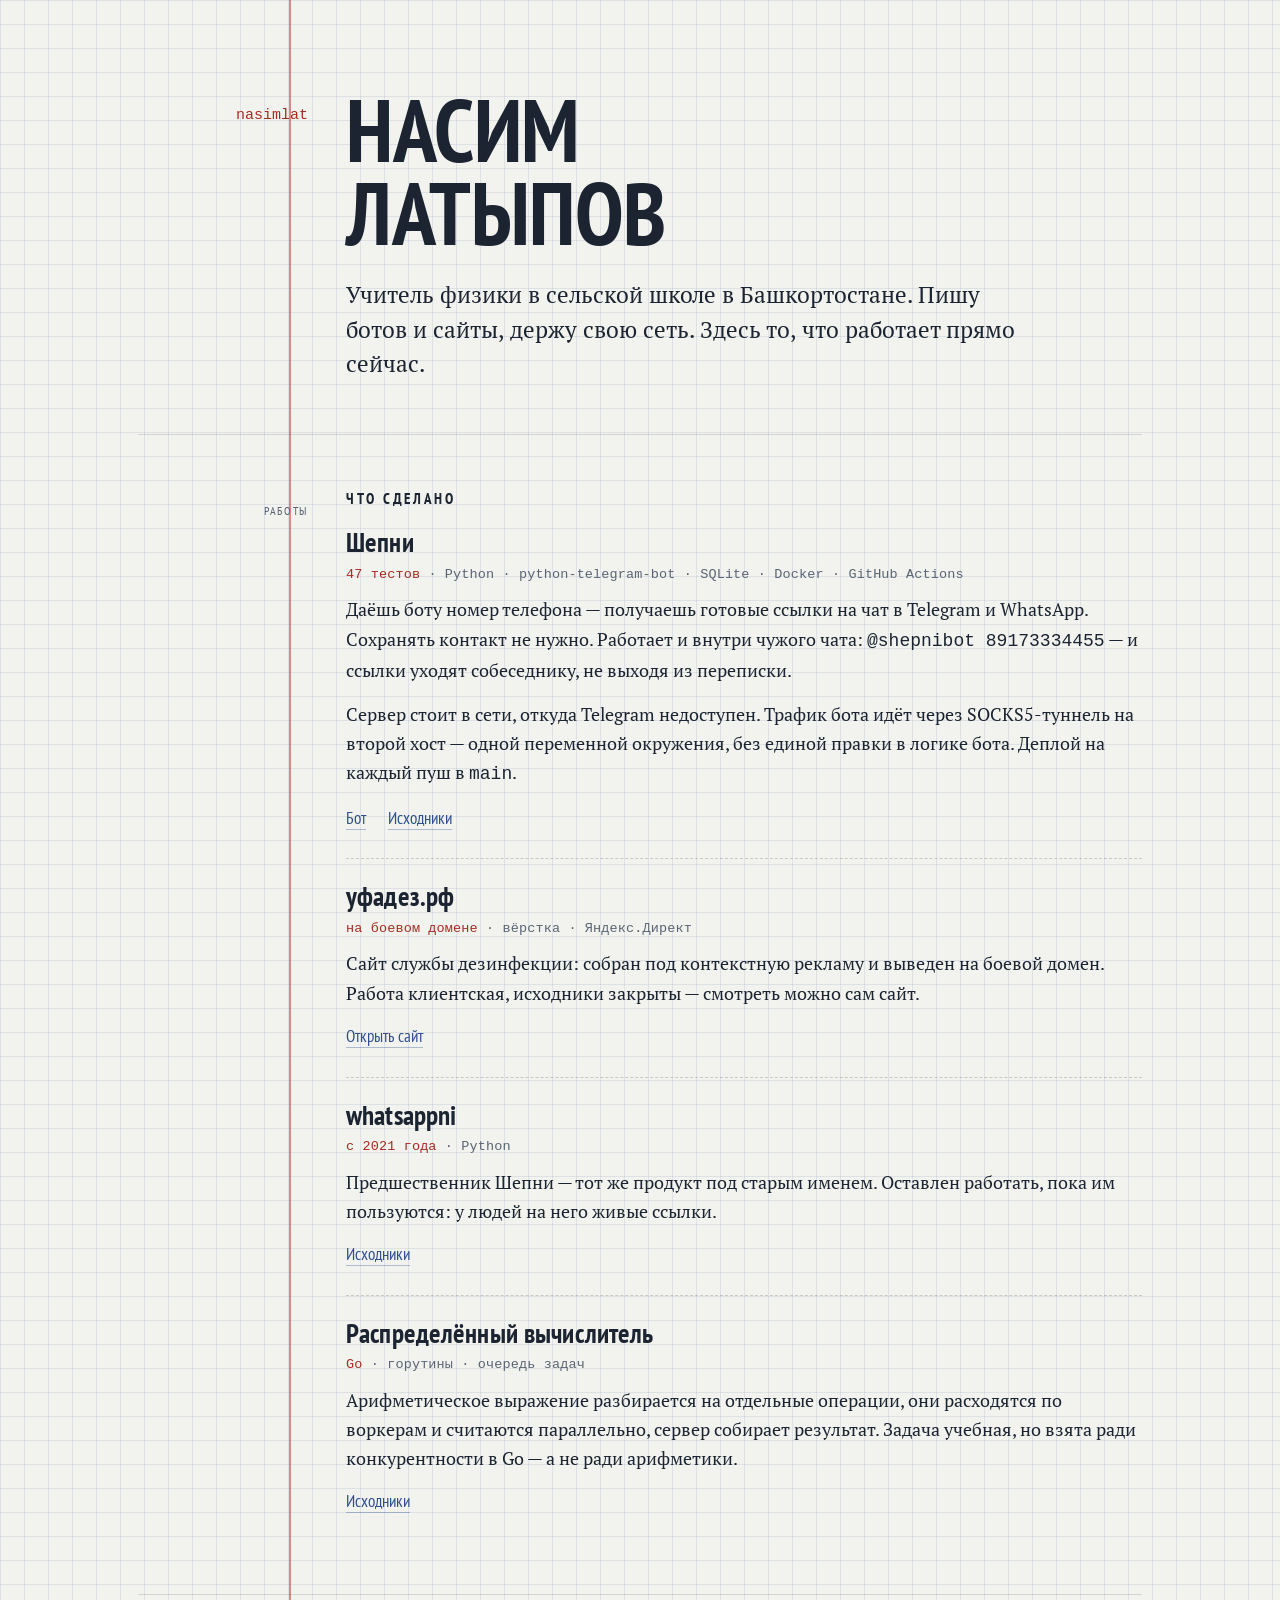
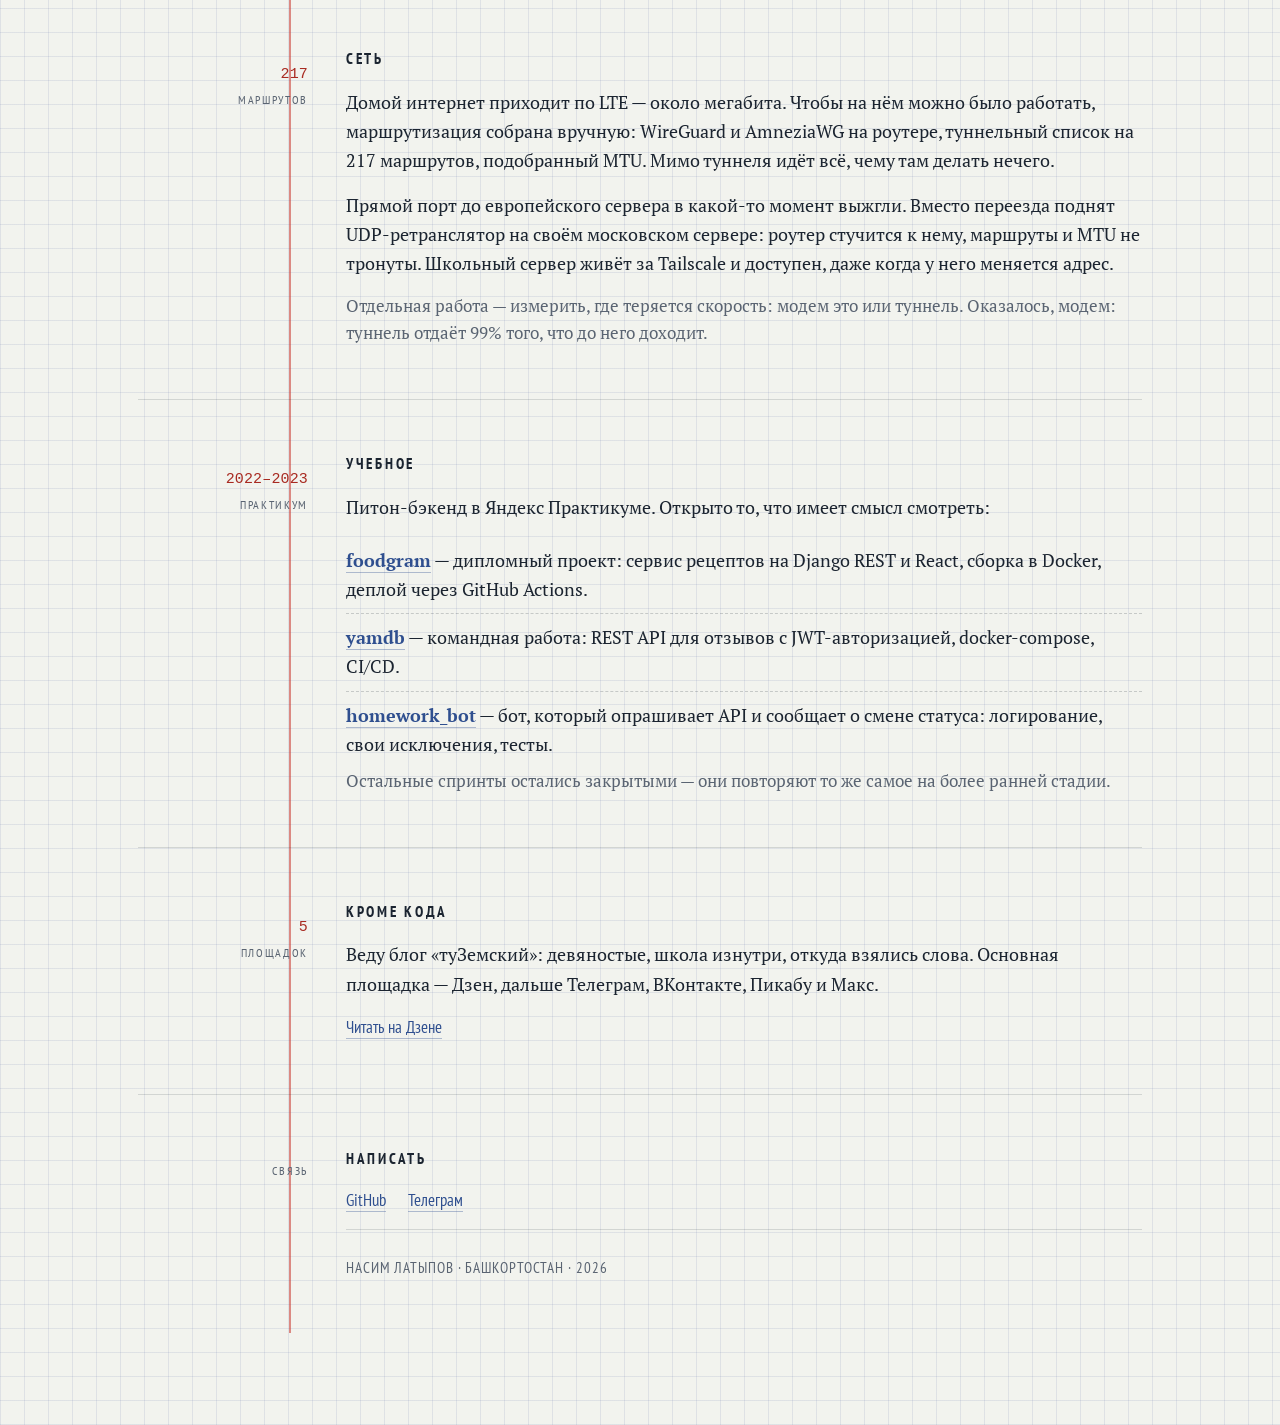
==== index.html @ 6c74ffa5 "Replace default Pages boilerplate with the portfolio page Single static index.html, no Jekyll: works" ====
<!DOCTYPE html>
<html lang="ru">
<head>
<meta charset="utf-8">
<meta name="viewport" content="width=device-width, initial-scale=1">
<title>Насим Латыпов — боты, сайты, сети</title>
<meta name="description" content="Учитель физики в сельской школе в Башкортостане. Телеграм-боты, сайты, своя маршрутизация. Работы, исходники, измерения.">
<meta property="og:title" content="Насим Латыпов — боты, сайты, сети">
<meta property="og:description" content="Учитель физики в сельской школе. Пишу ботов и сайты, держу свою сеть. Здесь то, что работает прямо сейчас.">
<meta property="og:type" content="website">
<meta property="og:url" content="https://nasimlat.github.io/">
<link rel="preconnect" href="https://fonts.googleapis.com">
<link rel="preconnect" href="https://fonts.gstatic.com" crossorigin>
<link href="https://fonts.googleapis.com/css2?family=PT+Mono&family=PT+Sans+Narrow:wght@400;700&family=PT+Serif:ital,wght@0,400;0,700;1,400&display=swap" rel="stylesheet">
<style>
  :root{
    --paper:#F2F3EE;
    --grid:rgba(120,133,180,.16);
    --ink:#1B2430;
    --ink-soft:#5A6472;
    --pen:#A82A21;
    --pen-bright:#C8342B;
    --link:#2F4F8F;
    --gutter:170px;
    --gap:38px;
  }
  *{box-sizing:border-box}
  html{-webkit-text-size-adjust:100%}
  body{
    margin:0;
    background-color:var(--paper);
    background-image:
      repeating-linear-gradient(to right, var(--grid) 0 1px, transparent 1px 24px),
      repeating-linear-gradient(to bottom, var(--grid) 0 1px, transparent 1px 24px);
    color:var(--ink);
    font-family:"PT Serif",Georgia,"Times New Roman",serif;
    font-size:18px;
    line-height:1.62;
  }
  a{color:var(--link);text-decoration:none;border-bottom:1px solid rgba(47,79,143,.35)}
  a:hover{border-bottom-color:var(--link)}
  a:focus-visible{outline:2px solid var(--pen-bright);outline-offset:3px;border-radius:2px}

  .page{max-width:1060px;margin:0 auto;padding:0 28px 96px}

  /* ——— поле тетради: непрерывная красная линия сверху донизу ——— */
  .sheet{position:relative}
  .sheet::before{
    content:"";position:absolute;top:0;bottom:0;left:calc(var(--gutter) - var(--gap)/2);
    width:2px;background:var(--pen-bright);opacity:.55;
    transform:scaleY(0);transform-origin:top;
    animation:rule 900ms cubic-bezier(.22,.61,.36,1) forwards;
  }
  @keyframes rule{to{transform:scaleY(1)}}

  .band{
    display:grid;grid-template-columns:var(--gutter) 1fr;gap:var(--gap);
    padding:52px 0;border-top:1px solid rgba(27,36,48,.14);
    opacity:0;transform:translateY(14px);
    animation:rise 620ms cubic-bezier(.22,.61,.36,1) forwards;
  }
  .band:first-child{border-top:0}
  .band:nth-child(1){animation-delay:120ms}
  .band:nth-child(2){animation-delay:220ms}
  .band:nth-child(3){animation-delay:300ms}
  .band:nth-child(4){animation-delay:360ms}
  .band:nth-child(5){animation-delay:410ms}
  .band:nth-child(6){animation-delay:450ms}
  @keyframes rise{to{opacity:1;transform:none}}

  /* ——— левая колонка: измерение, красным, как пометка на полях ——— */
  .mark{text-align:right;padding-top:.55em}
  .mark__value{
    font-family:"PT Mono",ui-monospace,"Courier New",monospace;
    font-size:15px;line-height:1.35;color:var(--pen);
    letter-spacing:.01em;
  }
  .mark__label{
    display:block;margin-top:.35em;
    font-family:"PT Sans Narrow","Arial Narrow",Arial,sans-serif;
    font-size:12px;letter-spacing:.14em;text-transform:uppercase;
    color:var(--ink-soft);
  }

  /* ——— шапка ——— */
  .band--head{padding-top:88px}
  .handle{
    font-family:"PT Mono",ui-monospace,monospace;font-size:15px;color:var(--pen);
  }
  h1{
    margin:0 0 .28em;
    font-family:"PT Sans Narrow","Arial Narrow",Arial,sans-serif;
    font-weight:700;font-size:clamp(46px,9vw,88px);line-height:.94;
    letter-spacing:-.005em;text-transform:uppercase;
  }
  .lead{margin:0;font-size:clamp(19px,2.4vw,23px);line-height:1.5;max-width:30em}
  .lead em{font-style:italic;color:var(--ink-soft)}

  h2{
    margin:0 0 1.1em;
    font-family:"PT Sans Narrow","Arial Narrow",Arial,sans-serif;
    font-weight:700;font-size:15px;letter-spacing:.18em;text-transform:uppercase;
    color:var(--ink);
  }
  h3{
    margin:0 0 .22em;
    font-family:"PT Sans Narrow","Arial Narrow",Arial,sans-serif;
    font-weight:700;font-size:27px;line-height:1.14;letter-spacing:.005em;
  }
  h3 a{border-bottom:0;color:var(--ink)}
  h3 a:hover{color:var(--pen)}
  p{margin:0 0 .85em}
  p:last-child{margin-bottom:0}

  /* ——— работы ——— */
  .work{padding:22px 0 26px;border-top:1px dashed rgba(27,36,48,.2)}
  .work:first-of-type{padding-top:0;border-top:0}
  .work__meta{
    margin:.1em 0 .7em;
    font-family:"PT Mono",ui-monospace,monospace;font-size:13.5px;
    color:var(--ink-soft);letter-spacing:.01em;
  }
  .work__reading{color:var(--pen)}
  .work__links{margin-top:.7em;font-family:"PT Sans Narrow","Arial Narrow",Arial,sans-serif;font-size:17px}
  .work__links a{margin-right:1.3em}

  .note{color:var(--ink-soft);font-size:16.5px}
  .list{margin:0;padding:0;list-style:none}
  .list li{padding:.5em 0;border-top:1px dashed rgba(27,36,48,.2)}
  .list li:first-child{border-top:0}
  .list b{font-weight:700}

  footer{
    margin-top:14px;padding-top:26px;border-top:1px solid rgba(27,36,48,.14);
    font-family:"PT Sans Narrow","Arial Narrow",Arial,sans-serif;
    font-size:15px;letter-spacing:.06em;text-transform:uppercase;color:var(--ink-soft);
  }

  @media (max-width:760px){
    body{font-size:17px}
    .page{padding:0 20px 64px}
    .sheet::before{display:none}
    .band{grid-template-columns:1fr;gap:14px;padding:38px 0}
    .band--head{padding-top:52px}
    .mark{text-align:left;padding-top:0}
    .mark__value{display:inline}
    .mark__label{display:inline;margin-left:.7em}
  }
  @media (prefers-reduced-motion:reduce){
    .band,.sheet::before{animation:none;opacity:1;transform:none}
  }
</style>
</head>
<body>
<main class="page">
<div class="sheet">

  <section class="band band--head">
    <div class="mark"><span class="handle">nasimlat</span></div>
    <div>
      <h1>Насим<br>Латыпов</h1>
      <p class="lead">Учитель физики в сельской школе в Башкортостане. Пишу ботов и сайты, держу свою сеть. Здесь то, что работает прямо сейчас.</p>
    </div>
  </section>

  <section class="band">
    <div class="mark">
      <span class="mark__label">Работы</span>
    </div>
    <div>
      <h2>Что сделано</h2>

      <article class="work">
        <h3><a href="https://t.me/shepnibot">Шепни</a></h3>
        <p class="work__meta"><span class="work__reading">47 тестов</span> · Python · python-telegram-bot · SQLite · Docker · GitHub Actions</p>
        <p>Даёшь боту номер телефона — получаешь готовые ссылки на чат в Telegram и WhatsApp. Сохранять контакт не нужно. Работает и внутри чужого чата: <code>@shepnibot 89173334455</code> — и ссылки уходят собеседнику, не выходя из переписки.</p>
        <p>Сервер стоит в сети, откуда Telegram недоступен. Трафик бота идёт через SOCKS5-туннель на второй хост — одной переменной окружения, без единой правки в логике бота. Деплой на каждый пуш в <code>main</code>.</p>
        <p class="work__links"><a href="https://t.me/shepnibot">Бот</a><a href="https://github.com/nasimlat/Shepnibot">Исходники</a></p>
      </article>

      <article class="work">
        <h3><a href="https://уфадез.рф/">уфадез.рф</a></h3>
        <p class="work__meta"><span class="work__reading">на боевом домене</span> · вёрстка · Яндекс.Директ</p>
        <p>Сайт службы дезинфекции: собран под контекстную рекламу и выведен на боевой домен. Работа клиентская, исходники закрыты — смотреть можно сам сайт.</p>
        <p class="work__links"><a href="https://уфадез.рф/">Открыть сайт</a></p>
      </article>

      <article class="work">
        <h3><a href="https://github.com/nasimlat/whatsappni">whatsappni</a></h3>
        <p class="work__meta"><span class="work__reading">с 2021 года</span> · Python</p>
        <p>Предшественник Шепни — тот же продукт под старым именем. Оставлен работать, пока им пользуются: у людей на него живые ссылки.</p>
        <p class="work__links"><a href="https://github.com/nasimlat/whatsappni">Исходники</a></p>
      </article>

      <article class="work">
        <h3><a href="https://github.com/nasimlat/distrib_calc">Распределённый вычислитель</a></h3>
        <p class="work__meta"><span class="work__reading">Go</span> · горутины · очередь задач</p>
        <p>Арифметическое выражение разбирается на отдельные операции, они расходятся по воркерам и считаются параллельно, сервер собирает результат. Задача учебная, но взята ради конкурентности в Go — а не ради арифметики.</p>
        <p class="work__links"><a href="https://github.com/nasimlat/distrib_calc">Исходники</a></p>
      </article>
    </div>
  </section>

  <section class="band">
    <div class="mark">
      <span class="mark__value">217</span>
      <span class="mark__label">маршрутов</span>
    </div>
    <div>
      <h2>Сеть</h2>
      <p>Домой интернет приходит по LTE — около мегабита. Чтобы на нём можно было работать, маршрутизация собрана вручную: WireGuard и AmneziaWG на роутере, туннельный список на 217 маршрутов, подобранный MTU. Мимо туннеля идёт всё, чему там делать нечего.</p>
      <p>Прямой порт до европейского сервера в какой-то момент выжгли. Вместо переезда поднят UDP-ретранслятор на своём московском сервере: роутер стучится к нему, маршруты и MTU не тронуты. Школьный сервер живёт за Tailscale и доступен, даже когда у него меняется адрес.</p>
      <p class="note">Отдельная работа — измерить, где теряется скорость: модем это или туннель. Оказалось, модем: туннель отдаёт 99% того, что до него доходит.</p>
    </div>
  </section>

  <section class="band">
    <div class="mark">
      <span class="mark__value">2022–2023</span>
      <span class="mark__label">Практикум</span>
    </div>
    <div>
      <h2>Учебное</h2>
      <p>Питон-бэкенд в Яндекс Практикуме. Открыто то, что имеет смысл смотреть:</p>
      <ul class="list">
        <li><b><a href="https://github.com/nasimlat/foodgram-project-react">foodgram</a></b> — дипломный проект: сервис рецептов на Django REST и React, сборка в Docker, деплой через GitHub Actions.</li>
        <li><b><a href="https://github.com/nasimlat/yamdb_final">yamdb</a></b> — командная работа: REST API для отзывов с JWT-авторизацией, docker-compose, CI/CD.</li>
        <li><b><a href="https://github.com/nasimlat/homework_bot">homework_bot</a></b> — бот, который опрашивает API и сообщает о смене статуса: логирование, свои исключения, тесты.</li>
      </ul>
      <p class="note">Остальные спринты остались закрытыми — они повторяют то же самое на более ранней стадии.</p>
    </div>
  </section>

  <section class="band">
    <div class="mark">
      <span class="mark__value">5</span>
      <span class="mark__label">площадок</span>
    </div>
    <div>
      <h2>Кроме кода</h2>
      <p>Веду блог «туЗемский»: девяностые, школа изнутри, откуда взялись слова. Основная площадка — Дзен, дальше Телеграм, ВКонтакте, Пикабу и Макс.</p>
      <p class="work__links"><a href="https://dzen.ru/tuzemsky">Читать на Дзене</a></p>
    </div>
  </section>

  <section class="band">
    <div class="mark">
      <span class="mark__label">Связь</span>
    </div>
    <div>
      <h2>Написать</h2>
      <p class="work__links"><a href="https://github.com/nasimlat">GitHub</a><a href="https://t.me/shepnibot">Телеграм</a></p>
      <footer>Насим Латыпов · Башкортостан · 2026</footer>
    </div>
  </section>

</div>
</main>
</body>
</html>
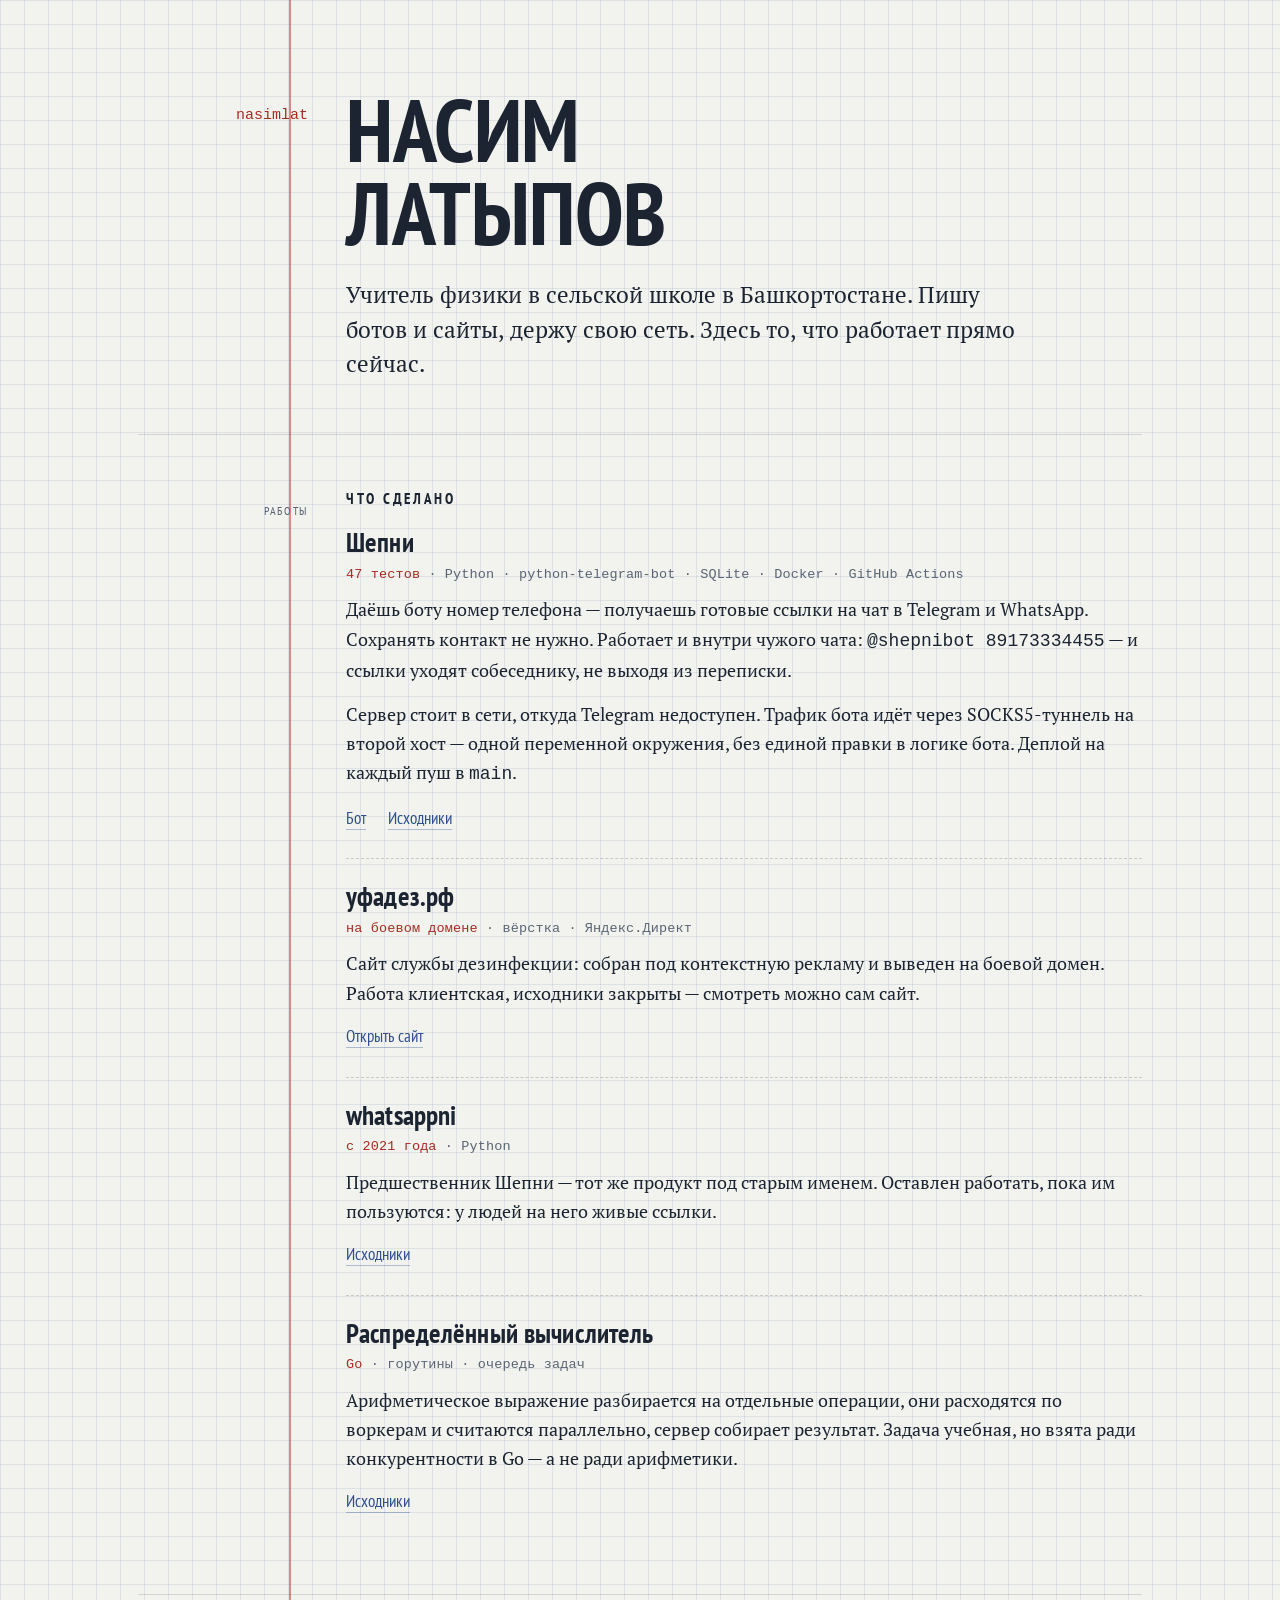
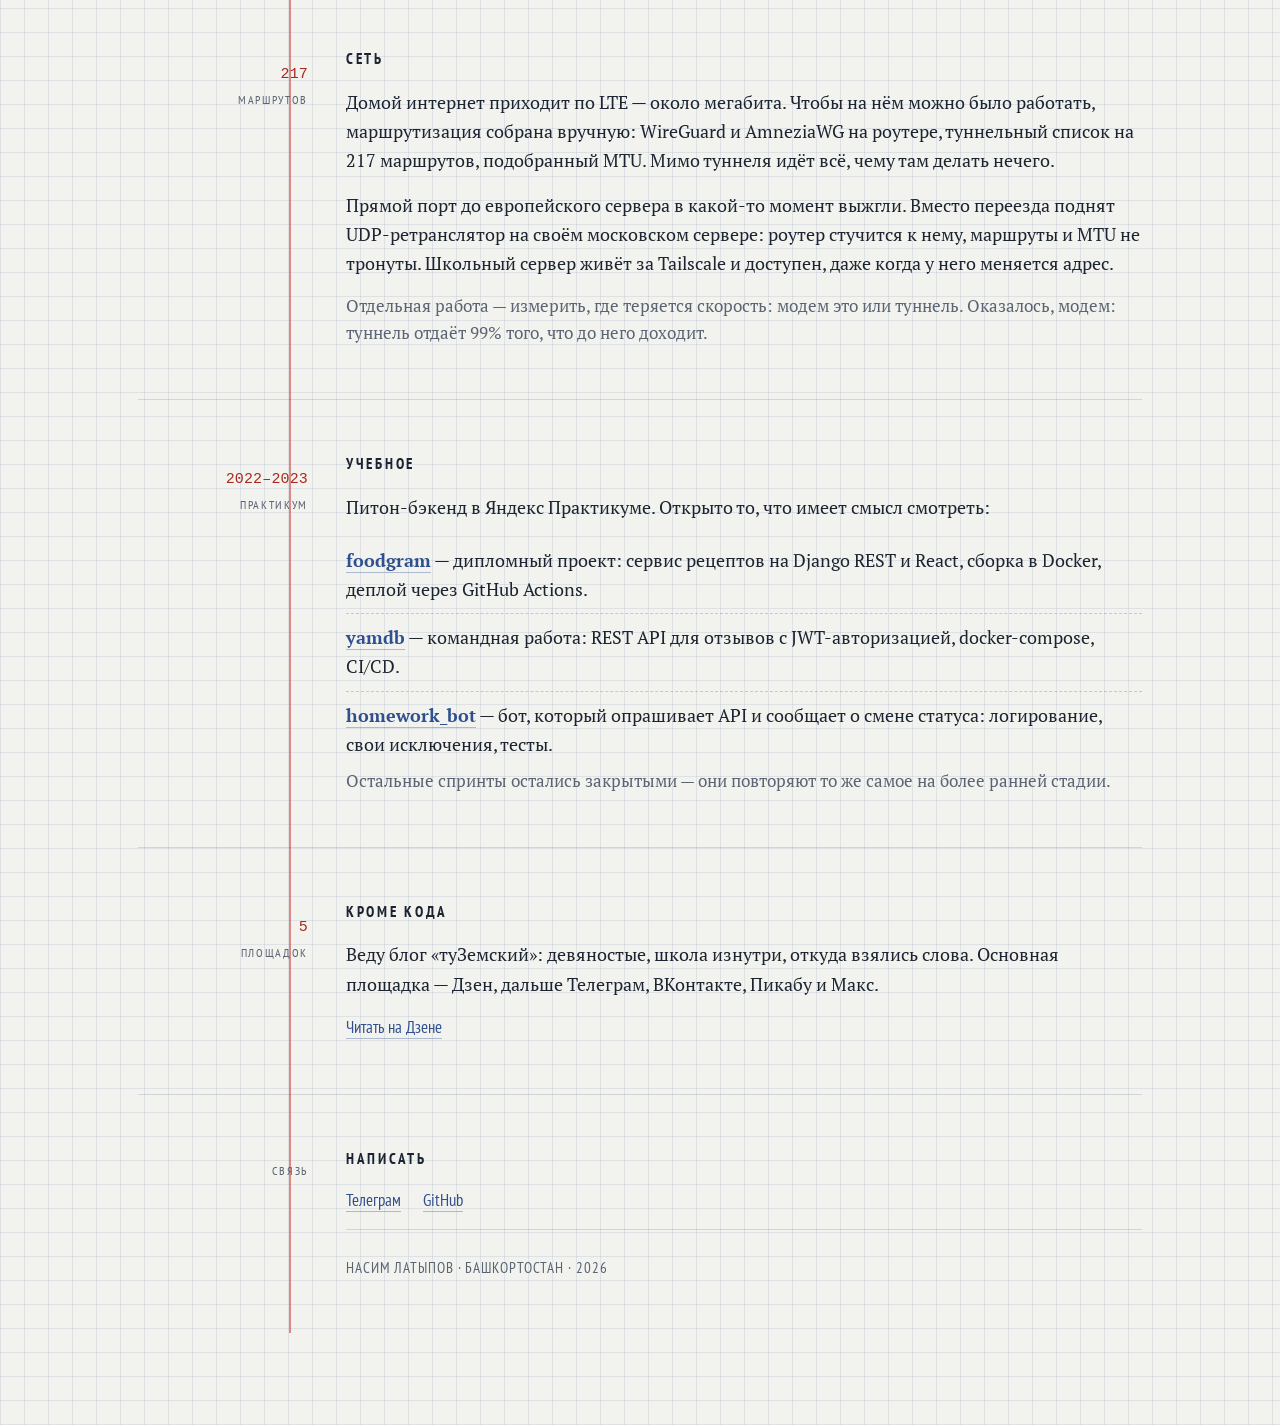
==== commit e744220f: "Point the contact link at the personal Telegram handle The bot was standing in for a contact; @nasim" ====
--- a/index.html
+++ b/index.html
@@ -249,7 +249,7 @@
     </div>
     <div>
       <h2>Написать</h2>
-      <p class="work__links"><a href="https://github.com/nasimlat">GitHub</a><a href="https://t.me/shepnibot">Телеграм</a></p>
+      <p class="work__links"><a href="https://t.me/nasimlat">Телеграм</a><a href="https://github.com/nasimlat">GitHub</a></p>
       <footer>Насим Латыпов · Башкортостан · 2026</footer>
     </div>
   </section>
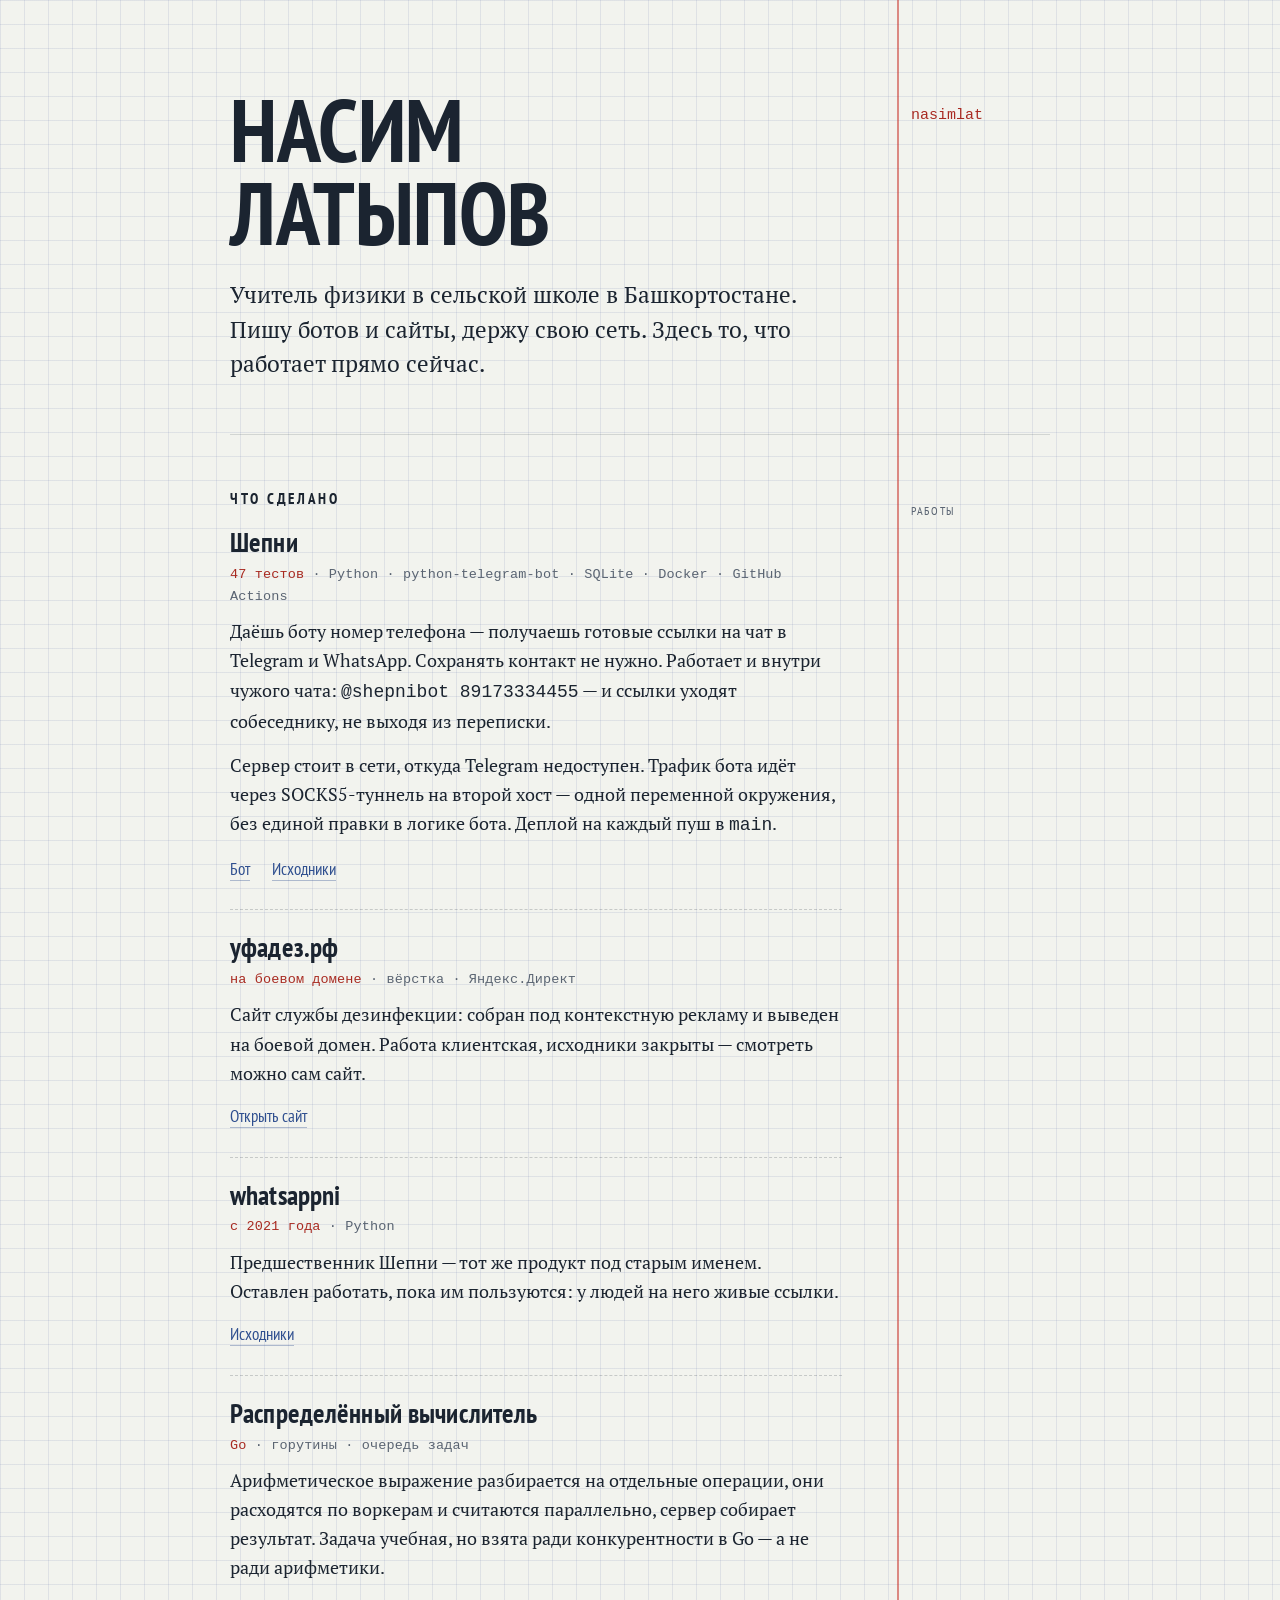
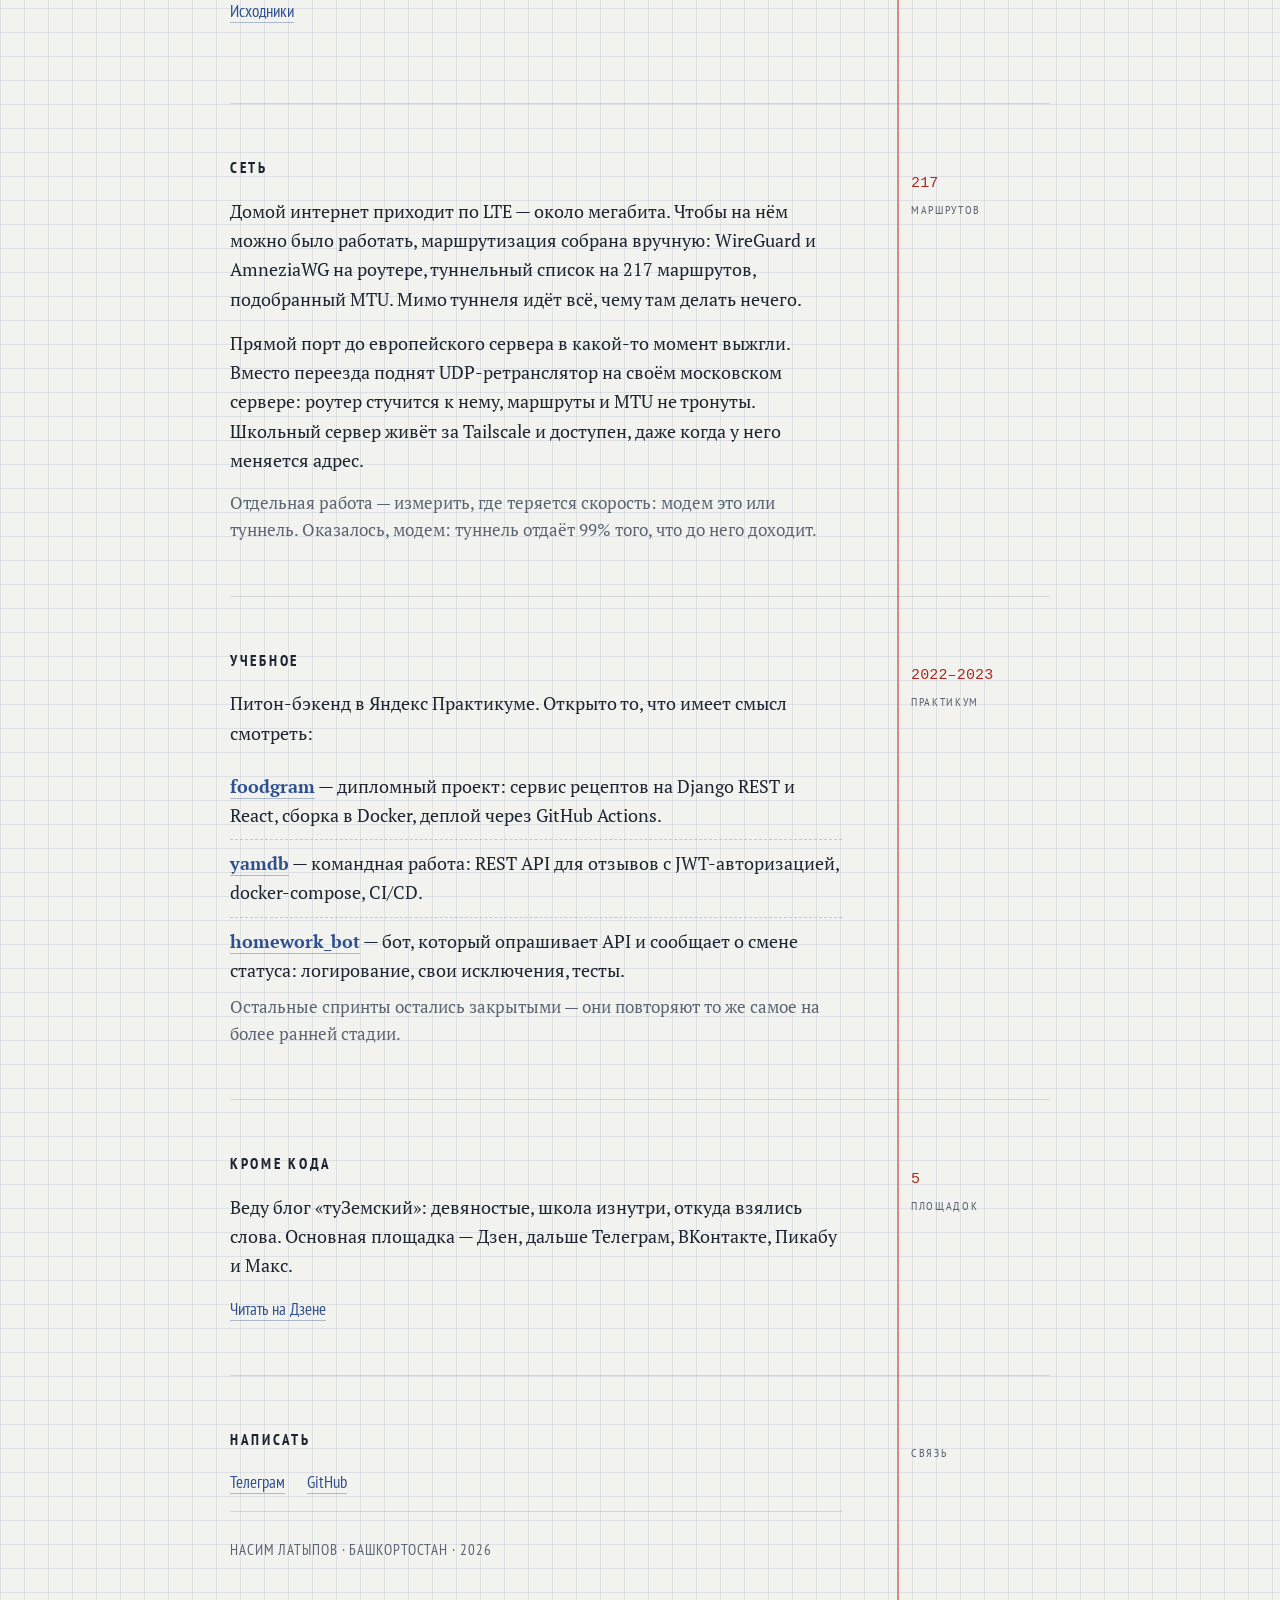
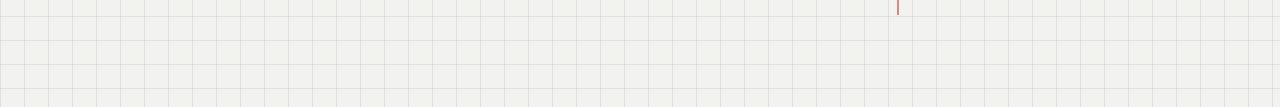
==== commit f12893d3: "Move the margin rule to the right and tighten the page width Пометки-измерения уезжают за красную ли" ====
--- a/index.html
+++ b/index.html
@@ -9,6 +9,10 @@
 <meta property="og:description" content="Учитель физики в сельской школе. Пишу ботов и сайты, держу свою сеть. Здесь то, что работает прямо сейчас.">
 <meta property="og:type" content="website">
 <meta property="og:url" content="https://nasimlat.github.io/">
+<link rel="icon" href="/favicon.svg" type="image/svg+xml">
+<link rel="icon" href="/favicon.ico" sizes="48x48">
+<link rel="apple-touch-icon" href="/apple-touch-icon.png">
+<meta name="theme-color" content="#F2F3EE">
 <link rel="preconnect" href="https://fonts.googleapis.com">
 <link rel="preconnect" href="https://fonts.gstatic.com" crossorigin>
 <link href="https://fonts.googleapis.com/css2?family=PT+Mono&family=PT+Sans+Narrow:wght@400;700&family=PT+Serif:ital,wght@0,400;0,700;1,400&display=swap" rel="stylesheet">
@@ -41,12 +45,13 @@
   a:hover{border-bottom-color:var(--link)}
   a:focus-visible{outline:2px solid var(--pen-bright);outline-offset:3px;border-radius:2px}
 
-  .page{max-width:1060px;margin:0 auto;padding:0 28px 96px}
+  /* ширина под композицию «текст + поля»: 34em текста + gap + поля */
+  .page{max-width:876px;margin:0 auto;padding:0 28px 96px}
 
   /* ——— поле тетради: непрерывная красная линия сверху донизу ——— */
   .sheet{position:relative}
   .sheet::before{
-    content:"";position:absolute;top:0;bottom:0;left:calc(var(--gutter) - var(--gap)/2);
+    content:"";position:absolute;top:0;bottom:0;right:calc(var(--gutter) - var(--gap)/2);
     width:2px;background:var(--pen-bright);opacity:.55;
     transform:scaleY(0);transform-origin:top;
     animation:rule 900ms cubic-bezier(.22,.61,.36,1) forwards;
@@ -54,7 +59,7 @@
   @keyframes rule{to{transform:scaleY(1)}}
 
   .band{
-    display:grid;grid-template-columns:var(--gutter) 1fr;gap:var(--gap);
+    display:grid;grid-template-columns:1fr var(--gutter);gap:var(--gap);
     padding:52px 0;border-top:1px solid rgba(27,36,48,.14);
     opacity:0;transform:translateY(14px);
     animation:rise 620ms cubic-bezier(.22,.61,.36,1) forwards;
@@ -68,8 +73,9 @@
   .band:nth-child(6){animation-delay:450ms}
   @keyframes rise{to{opacity:1;transform:none}}
 
-  /* ——— левая колонка: измерение, красным, как пометка на полях ——— */
-  .mark{text-align:right;padding-top:.55em}
+  /* ——— поля справа: измерение, красным, как пометка учителя ——— */
+  /* в разметке пометка идёт первой, на экране уезжает за линию поля */
+  .mark{order:2;text-align:left;padding-top:.55em;padding-left:calc(var(--gap)/2 + 12px)}
   .mark__value{
     font-family:"PT Mono",ui-monospace,"Courier New",monospace;
     font-size:15px;line-height:1.35;color:var(--pen);
@@ -142,7 +148,7 @@
     .sheet::before{display:none}
     .band{grid-template-columns:1fr;gap:14px;padding:38px 0}
     .band--head{padding-top:52px}
-    .mark{text-align:left;padding-top:0}
+    .mark{order:0;text-align:left;padding-top:0;padding-left:0}
     .mark__value{display:inline}
     .mark__label{display:inline;margin-left:.7em}
   }
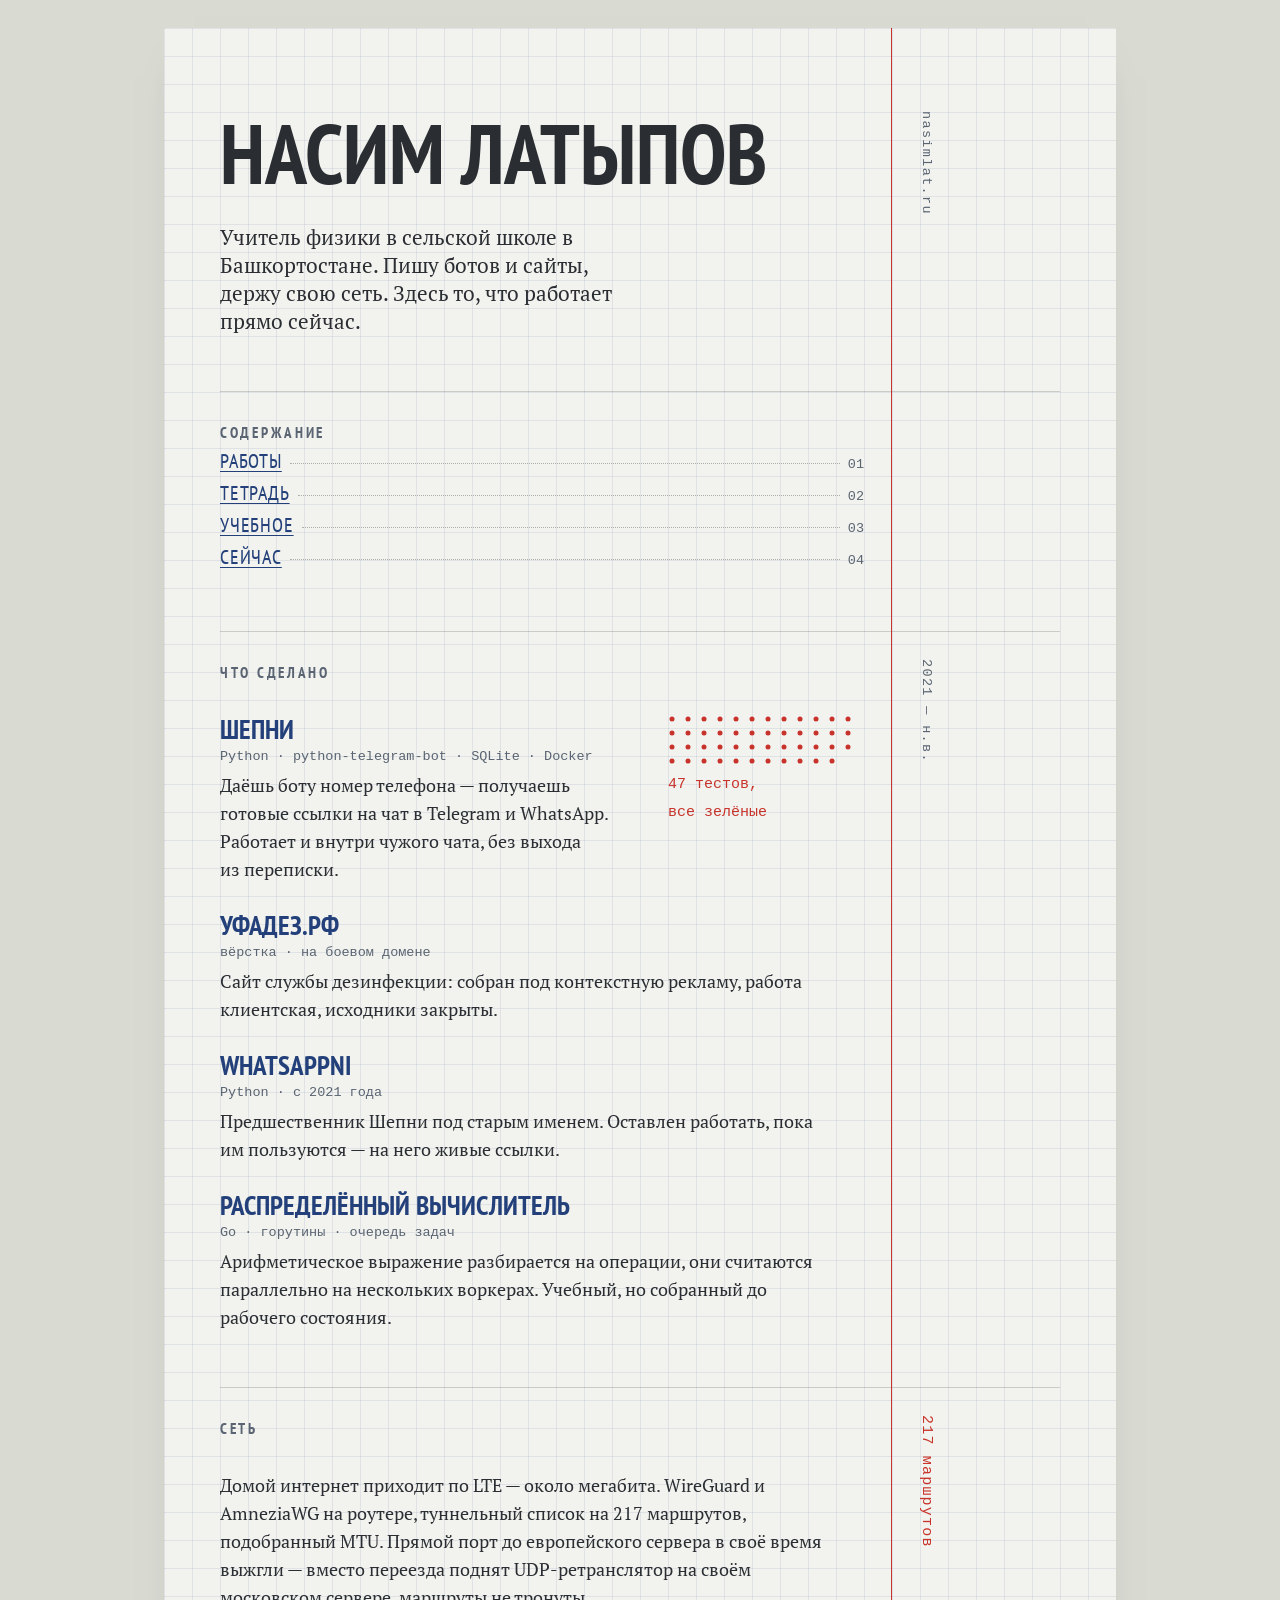
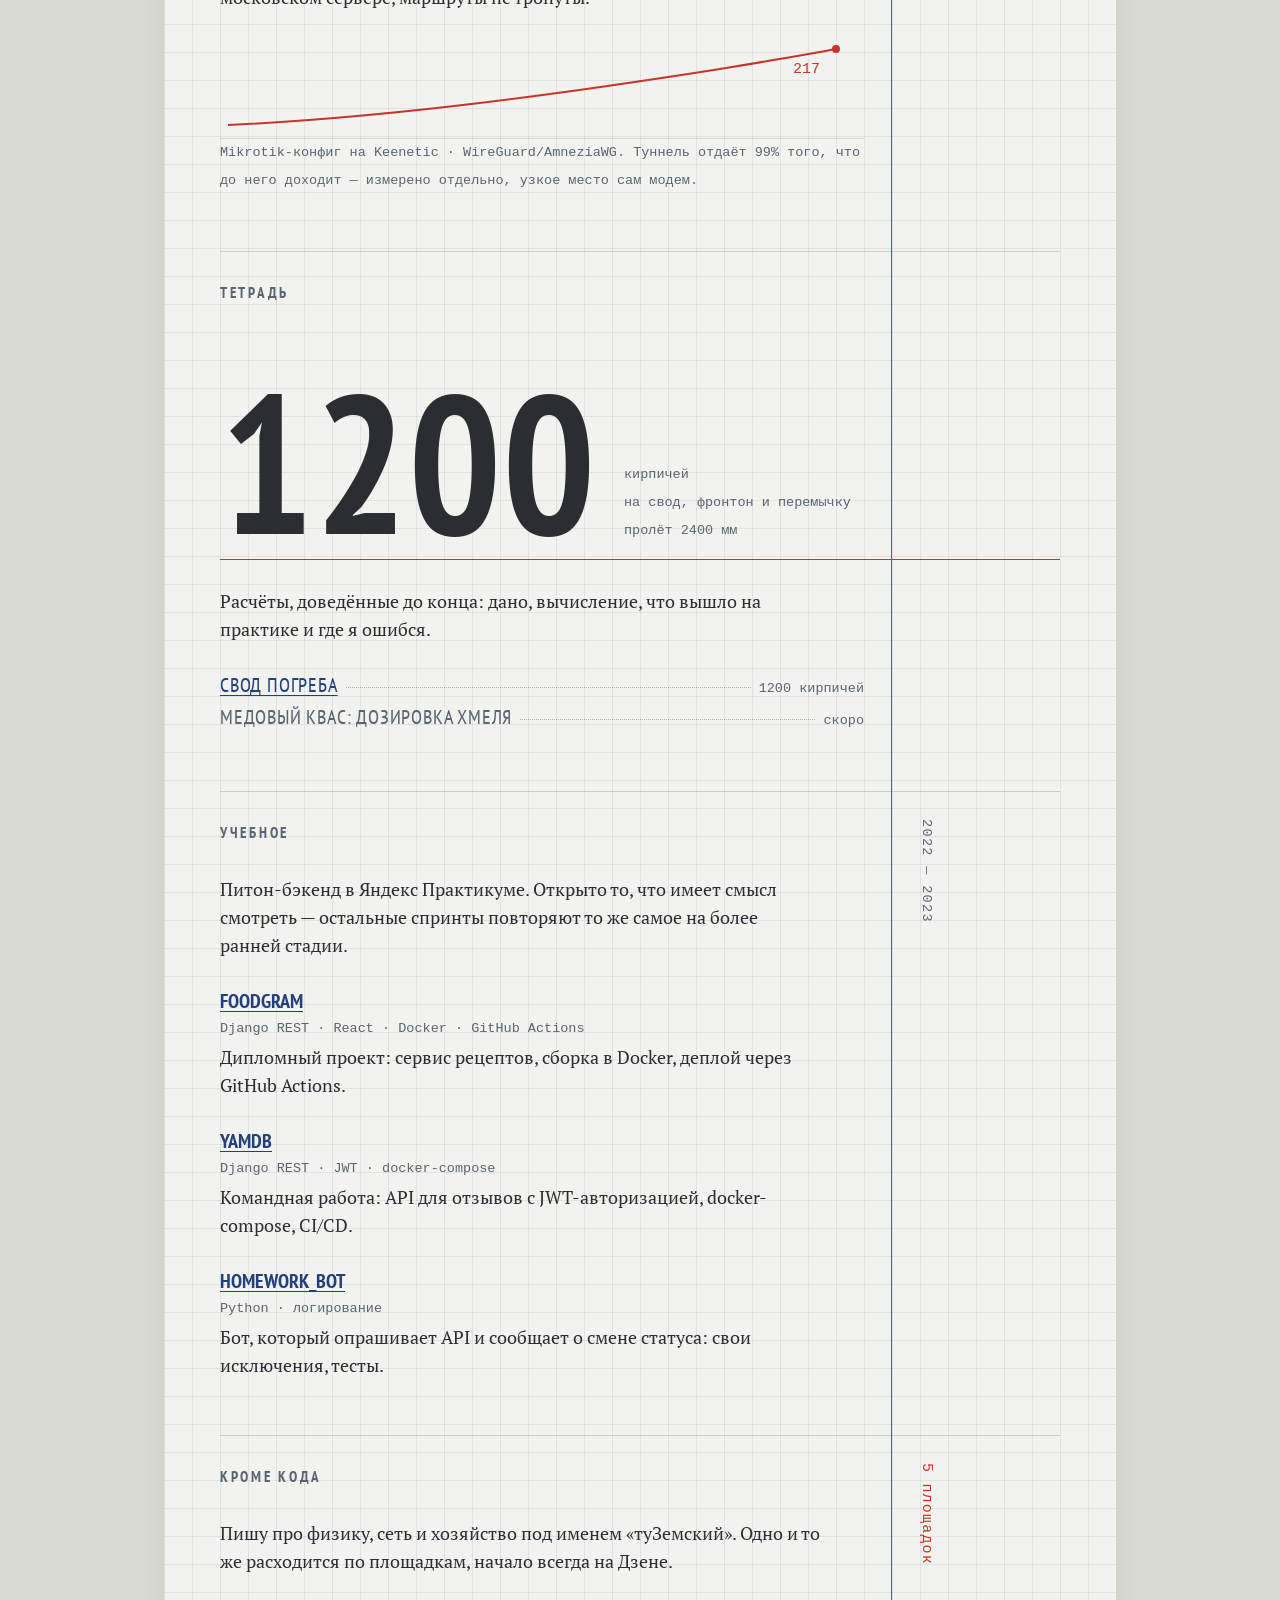
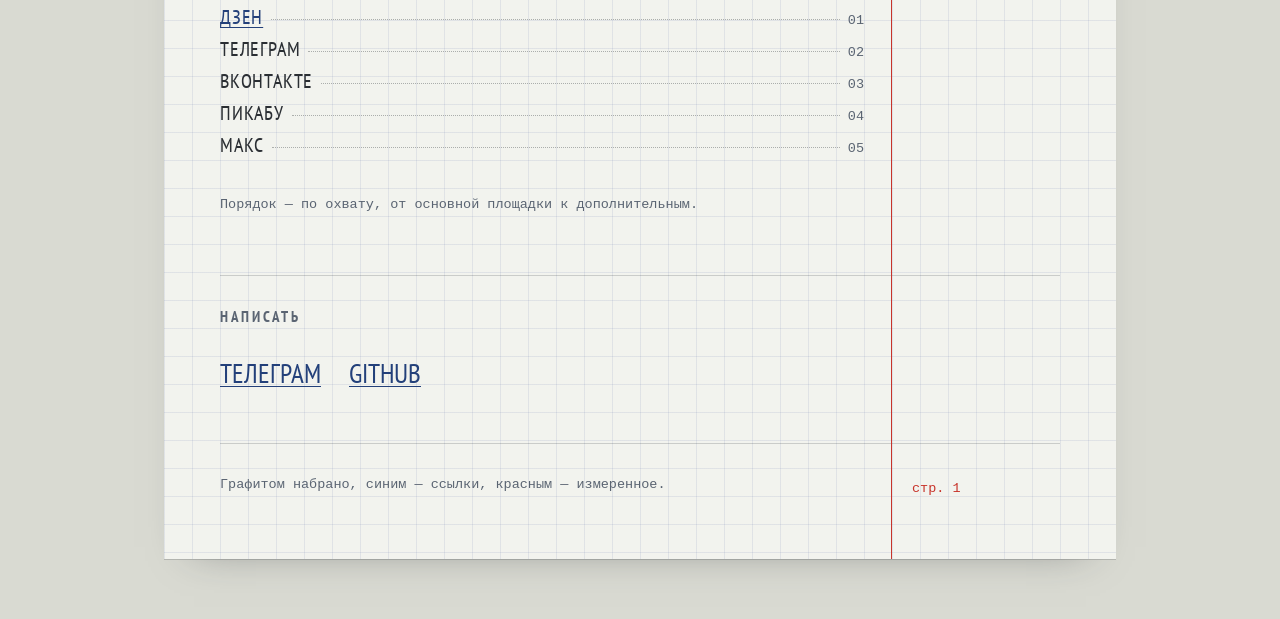
==== commit b1d67aa6: "Redesign: направление A «Тетрадь до конца» Новая вёрстка index.html на дизайн-системе «тетрадь в кле" ====
--- a/index.html
+++ b/index.html
@@ -3,9 +3,9 @@
 <head>
 <meta charset="utf-8">
 <meta name="viewport" content="width=device-width, initial-scale=1">
-<title>Насим Латыпов — боты, сайты, сети</title>
-<meta name="description" content="Учитель физики в сельской школе в Башкортостане. Телеграм-боты, сайты, своя маршрутизация. Работы, исходники, измерения.">
-<meta property="og:title" content="Насим Латыпов — боты, сайты, сети">
+<title>Насим Латыпов — учитель физики, разработчик</title>
+<meta name="description" content="Учитель физики в сельской школе в Башкортостане. Телеграм-боты, сайты, своя сеть. Расчёты, доведённые до конца.">
+<meta property="og:title" content="Насим Латыпов — учитель физики, разработчик">
 <meta property="og:description" content="Учитель физики в сельской школе. Пишу ботов и сайты, держу свою сеть. Здесь то, что работает прямо сейчас.">
 <meta property="og:type" content="website">
 <meta property="og:url" content="https://nasimlat.github.io/">
@@ -16,251 +16,148 @@
 <link rel="preconnect" href="https://fonts.googleapis.com">
 <link rel="preconnect" href="https://fonts.gstatic.com" crossorigin>
 <link href="https://fonts.googleapis.com/css2?family=PT+Mono&family=PT+Sans+Narrow:wght@400;700&family=PT+Serif:ital,wght@0,400;0,700;1,400&display=swap" rel="stylesheet">
-<style>
-  :root{
-    --paper:#F2F3EE;
-    --grid:rgba(120,133,180,.16);
-    --ink:#1B2430;
-    --ink-soft:#5A6472;
-    --pen:#A82A21;
-    --pen-bright:#C8342B;
-    --link:#2F4F8F;
-    --gutter:170px;
-    --gap:38px;
-  }
-  *{box-sizing:border-box}
-  html{-webkit-text-size-adjust:100%}
-  body{
-    margin:0;
-    background-color:var(--paper);
-    background-image:
-      repeating-linear-gradient(to right, var(--grid) 0 1px, transparent 1px 24px),
-      repeating-linear-gradient(to bottom, var(--grid) 0 1px, transparent 1px 24px);
-    color:var(--ink);
-    font-family:"PT Serif",Georgia,"Times New Roman",serif;
-    font-size:18px;
-    line-height:1.62;
-  }
-  a{color:var(--link);text-decoration:none;border-bottom:1px solid rgba(47,79,143,.35)}
-  a:hover{border-bottom-color:var(--link)}
-  a:focus-visible{outline:2px solid var(--pen-bright);outline-offset:3px;border-radius:2px}
-
-  /* ширина под композицию «текст + поля»: 34em текста + gap + поля */
-  .page{max-width:876px;margin:0 auto;padding:0 28px 96px}
-
-  /* ——— поле тетради: непрерывная красная линия сверху донизу ——— */
-  .sheet{position:relative}
-  .sheet::before{
-    content:"";position:absolute;top:0;bottom:0;right:calc(var(--gutter) - var(--gap)/2);
-    width:2px;background:var(--pen-bright);opacity:.55;
-    transform:scaleY(0);transform-origin:top;
-    animation:rule 900ms cubic-bezier(.22,.61,.36,1) forwards;
-  }
-  @keyframes rule{to{transform:scaleY(1)}}
-
-  .band{
-    display:grid;grid-template-columns:1fr var(--gutter);gap:var(--gap);
-    padding:52px 0;border-top:1px solid rgba(27,36,48,.14);
-    opacity:0;transform:translateY(14px);
-    animation:rise 620ms cubic-bezier(.22,.61,.36,1) forwards;
-  }
-  .band:first-child{border-top:0}
-  .band:nth-child(1){animation-delay:120ms}
-  .band:nth-child(2){animation-delay:220ms}
-  .band:nth-child(3){animation-delay:300ms}
-  .band:nth-child(4){animation-delay:360ms}
-  .band:nth-child(5){animation-delay:410ms}
-  .band:nth-child(6){animation-delay:450ms}
-  @keyframes rise{to{opacity:1;transform:none}}
-
-  /* ——— поля справа: измерение, красным, как пометка учителя ——— */
-  /* в разметке пометка идёт первой, на экране уезжает за линию поля */
-  .mark{order:2;text-align:left;padding-top:.55em;padding-left:calc(var(--gap)/2 + 12px)}
-  .mark__value{
-    font-family:"PT Mono",ui-monospace,"Courier New",monospace;
-    font-size:15px;line-height:1.35;color:var(--pen);
-    letter-spacing:.01em;
-  }
-  .mark__label{
-    display:block;margin-top:.35em;
-    font-family:"PT Sans Narrow","Arial Narrow",Arial,sans-serif;
-    font-size:12px;letter-spacing:.14em;text-transform:uppercase;
-    color:var(--ink-soft);
-  }
-
-  /* ——— шапка ——— */
-  .band--head{padding-top:88px}
-  .handle{
-    font-family:"PT Mono",ui-monospace,monospace;font-size:15px;color:var(--pen);
-  }
-  h1{
-    margin:0 0 .28em;
-    font-family:"PT Sans Narrow","Arial Narrow",Arial,sans-serif;
-    font-weight:700;font-size:clamp(46px,9vw,88px);line-height:.94;
-    letter-spacing:-.005em;text-transform:uppercase;
-  }
-  .lead{margin:0;font-size:clamp(19px,2.4vw,23px);line-height:1.5;max-width:30em}
-  .lead em{font-style:italic;color:var(--ink-soft)}
-
-  h2{
-    margin:0 0 1.1em;
-    font-family:"PT Sans Narrow","Arial Narrow",Arial,sans-serif;
-    font-weight:700;font-size:15px;letter-spacing:.18em;text-transform:uppercase;
-    color:var(--ink);
-  }
-  h3{
-    margin:0 0 .22em;
-    font-family:"PT Sans Narrow","Arial Narrow",Arial,sans-serif;
-    font-weight:700;font-size:27px;line-height:1.14;letter-spacing:.005em;
-  }
-  h3 a{border-bottom:0;color:var(--ink)}
-  h3 a:hover{color:var(--pen)}
-  p{margin:0 0 .85em}
-  p:last-child{margin-bottom:0}
-
-  /* ——— работы ——— */
-  .work{padding:22px 0 26px;border-top:1px dashed rgba(27,36,48,.2)}
-  .work:first-of-type{padding-top:0;border-top:0}
-  .work__meta{
-    margin:.1em 0 .7em;
-    font-family:"PT Mono",ui-monospace,monospace;font-size:13.5px;
-    color:var(--ink-soft);letter-spacing:.01em;
-  }
-  .work__reading{color:var(--pen)}
-  .work__links{margin-top:.7em;font-family:"PT Sans Narrow","Arial Narrow",Arial,sans-serif;font-size:17px}
-  .work__links a{margin-right:1.3em}
-
-  .note{color:var(--ink-soft);font-size:16.5px}
-  .list{margin:0;padding:0;list-style:none}
-  .list li{padding:.5em 0;border-top:1px dashed rgba(27,36,48,.2)}
-  .list li:first-child{border-top:0}
-  .list b{font-weight:700}
-
-  footer{
-    margin-top:14px;padding-top:26px;border-top:1px solid rgba(27,36,48,.14);
-    font-family:"PT Sans Narrow","Arial Narrow",Arial,sans-serif;
-    font-size:15px;letter-spacing:.06em;text-transform:uppercase;color:var(--ink-soft);
-  }
-
-  @media (max-width:760px){
-    body{font-size:17px}
-    .page{padding:0 20px 64px}
-    .sheet::before{display:none}
-    .band{grid-template-columns:1fr;gap:14px;padding:38px 0}
-    .band--head{padding-top:52px}
-    .mark{order:0;text-align:left;padding-top:0;padding-left:0}
-    .mark__value{display:inline}
-    .mark__label{display:inline;margin-left:.7em}
-  }
-  @media (prefers-reduced-motion:reduce){
-    .band,.sheet::before{animation:none;opacity:1;transform:none}
-  }
-</style>
+<link rel="stylesheet" href="style.css">
 </head>
 <body>
-<main class="page">
-<div class="sheet">
+<main class="sheet">
 
-  <section class="band band--head">
-    <div class="mark"><span class="handle">nasimlat</span></div>
-    <div>
-      <h1>Насим<br>Латыпов</h1>
-      <p class="lead">Учитель физики в сельской школе в Башкортостане. Пишу ботов и сайты, держу свою сеть. Здесь то, что работает прямо сейчас.</p>
+  <header class="row row--first">
+    <div class="body">
+      <h1>Насим Латыпов</h1>
+      <p class="lead" style="margin-top:28px">Учитель физики в сельской школе в Башкортостане. Пишу ботов и сайты, держу свою сеть. Здесь то, что работает прямо сейчас.</p>
+    </div>
+    <div class="margin"><span class="side">nasimlat.ru</span></div>
+  </header>
+
+  <nav class="row" aria-label="Содержание">
+    <div class="body">
+      <h2 style="margin-bottom:0">Содержание</h2>
+      <div class="toc">
+        <div class="toc__item"><a href="#works">Работы</a><span class="toc__lead"></span><span class="toc__num">01</span></div>
+        <div class="toc__item"><a href="#notebook">Тетрадь</a><span class="toc__lead"></span><span class="toc__num">02</span></div>
+        <div class="toc__item"><a href="#school">Учебное</a><span class="toc__lead"></span><span class="toc__num">03</span></div>
+        <div class="toc__item"><a href="now.html">Сейчас</a><span class="toc__lead"></span><span class="toc__num">04</span></div>
+      </div>
+    </div>
+    <div class="margin"></div>
+  </nav>
+
+  <section class="row" id="works">
+    <div class="body">
+      <h2>Что сделано</h2>
+      <div class="works">
+        <article class="work--with-chart">
+          <div>
+            <h3><a href="shepni.html" style="text-decoration:none">Шепни</a></h3>
+            <p class="meta">Python · python-telegram-bot · SQLite · Docker</p>
+            <p>Даёшь боту номер телефона — получаешь готовые ссылки на чат в Telegram и WhatsApp. Работает и внутри чужого чата, без выхода из переписки.</p>
+          </div>
+          <div>
+            <svg viewBox="0 0 196 56" width="196" height="56" role="img" aria-label="47 тестов, все проходят"><g fill="#C8342B"><circle cx="4" cy="4" r="2.5"/><circle cx="20" cy="4" r="2.5"/><circle cx="36" cy="4" r="2.5"/><circle cx="52" cy="4" r="2.5"/><circle cx="68" cy="4" r="2.5"/><circle cx="84" cy="4" r="2.5"/><circle cx="100" cy="4" r="2.5"/><circle cx="116" cy="4" r="2.5"/><circle cx="132" cy="4" r="2.5"/><circle cx="148" cy="4" r="2.5"/><circle cx="164" cy="4" r="2.5"/><circle cx="180" cy="4" r="2.5"/><circle cx="4" cy="18" r="2.5"/><circle cx="20" cy="18" r="2.5"/><circle cx="36" cy="18" r="2.5"/><circle cx="52" cy="18" r="2.5"/><circle cx="68" cy="18" r="2.5"/><circle cx="84" cy="18" r="2.5"/><circle cx="100" cy="18" r="2.5"/><circle cx="116" cy="18" r="2.5"/><circle cx="132" cy="18" r="2.5"/><circle cx="148" cy="18" r="2.5"/><circle cx="164" cy="18" r="2.5"/><circle cx="180" cy="18" r="2.5"/><circle cx="4" cy="32" r="2.5"/><circle cx="20" cy="32" r="2.5"/><circle cx="36" cy="32" r="2.5"/><circle cx="52" cy="32" r="2.5"/><circle cx="68" cy="32" r="2.5"/><circle cx="84" cy="32" r="2.5"/><circle cx="100" cy="32" r="2.5"/><circle cx="116" cy="32" r="2.5"/><circle cx="132" cy="32" r="2.5"/><circle cx="148" cy="32" r="2.5"/><circle cx="164" cy="32" r="2.5"/><circle cx="180" cy="32" r="2.5"/><circle cx="4" cy="46" r="2.5"/><circle cx="20" cy="46" r="2.5"/><circle cx="36" cy="46" r="2.5"/><circle cx="52" cy="46" r="2.5"/><circle cx="68" cy="46" r="2.5"/><circle cx="84" cy="46" r="2.5"/><circle cx="100" cy="46" r="2.5"/><circle cx="116" cy="46" r="2.5"/><circle cx="132" cy="46" r="2.5"/><circle cx="148" cy="46" r="2.5"/><circle cx="164" cy="46" r="2.5"/></g></svg>
+            <p class="measure">47 тестов, все зелёные</p>
+          </div>
+        </article>
+        <article>
+          <h3><a href="https://уфадез.рф/" style="text-decoration:none">уфадез.рф</a></h3>
+          <p class="meta">вёрстка · на боевом домене</p>
+          <p>Сайт службы дезинфекции: собран под контекстную рекламу, работа клиентская, исходники закрыты.</p>
+        </article>
+        <article>
+          <h3><a href="https://github.com/nasimlat/whatsappni" style="text-decoration:none">whatsappni</a></h3>
+          <p class="meta">Python · с 2021 года</p>
+          <p>Предшественник Шепни под старым именем. Оставлен работать, пока им пользуются — на него живые ссылки.</p>
+        </article>
+        <article>
+          <h3><a href="https://github.com/nasimlat/distrib_calc" style="text-decoration:none">Распределённый вычислитель</a></h3>
+          <p class="meta">Go · горутины · очередь задач</p>
+          <p>Арифметическое выражение разбирается на операции, они считаются параллельно на нескольких воркерах. Учебный, но собранный до рабочего состояния.</p>
+        </article>
+      </div>
+    </div>
+    <div class="margin"><span class="side">2021 — н.в.</span></div>
+  </section>
+
+  <section class="row">
+    <div class="body">
+      <h2>Сеть</h2>
+      <p style="margin-bottom:28px">Домой интернет приходит по LTE — около мегабита. WireGuard и AmneziaWG на роутере, туннельный список на 217 маршрутов, подобранный MTU. Прямой порт до европейского сервера в своё время выжгли — вместо переезда поднят UDP-ретранслятор на своём московском сервере, маршруты не тронуты.</p>
+      <svg viewBox="0 0 644 100" width="100%" height="100" role="img" aria-label="Число маршрутов в туннельном списке растёт, сейчас 217">
+        <line x1="0" y1="99.5" x2="644" y2="99.5" stroke="var(--hair)"/>
+        <path d="M8,86 C 180,78 360,52 500,30 C 560,20 596,14 616,10" fill="none" stroke="#C8342B" stroke-width="2"/>
+        <circle cx="616" cy="10" r="4" fill="#C8342B"/>
+        <text x="600" y="34" text-anchor="end" font-family="PT Mono, monospace" font-size="15" fill="#C8342B">217</text>
+      </svg>
+      <p class="meta">Mikrotik-конфиг на Keenetic · WireGuard/AmneziaWG. Туннель отдаёт 99% того, что до него доходит — измерено отдельно, узкое место сам модем.</p>
+    </div>
+    <div class="margin"><span class="side side--mark">217 маршрутов</span></div>
+  </section>
+
+  <section id="notebook">
+    <div class="row row--open">
+      <div class="body"><h2 style="margin-bottom:0">Тетрадь</h2></div>
+      <div class="margin"></div>
+    </div>
+    <div class="figure">
+      <div class="figure__num">1200</div>
+      <div class="figure__note">кирпичей<br>на свод, фронтон и перемычку<br>пролёт 2400 мм</div>
+    </div>
+    <div class="row" style="border-top:0">
+      <div class="body">
+        <p>Расчёты, доведённые до конца: дано, вычисление, что вышло на практике и где я ошибся.</p>
+        <div class="toc" style="margin-top:28px">
+          <div class="toc__item"><a href="pogreb.html">Свод погреба</a><span class="toc__lead"></span><span class="toc__num">1200 кирпичей</span></div>
+          <div class="toc__item"><span style="font:400 20px/28px 'PT Sans Narrow','Arial Narrow',sans-serif;letter-spacing:.04em;text-transform:uppercase;color:var(--ink-mute)">Медовый квас: дозировка хмеля</span><span class="toc__lead"></span><span class="toc__num">скоро</span></div>
+        </div>
+      </div>
+      <div class="margin"></div>
     </div>
   </section>
 
-  <section class="band">
-    <div class="mark">
-      <span class="mark__label">Работы</span>
+  <section class="row" id="school">
+    <div class="body">
+      <h2>Учебное</h2>
+      <p style="margin-bottom:28px">Питон-бэкенд в Яндекс Практикуме. Открыто то, что имеет смысл смотреть — остальные спринты повторяют то же самое на более ранней стадии.</p>
+      <div class="works">
+        <div><h3 style="font-size:20px"><a href="https://github.com/nasimlat/foodgram-project-react">foodgram</a></h3><p class="meta">Django REST · React · Docker · GitHub Actions</p><p>Дипломный проект: сервис рецептов, сборка в Docker, деплой через GitHub Actions.</p></div>
+        <div><h3 style="font-size:20px"><a href="https://github.com/nasimlat/yamdb_final">yamdb</a></h3><p class="meta">Django REST · JWT · docker-compose</p><p>Командная работа: API для отзывов с JWT-авторизацией, docker-compose, CI/CD.</p></div>
+        <div><h3 style="font-size:20px"><a href="https://github.com/nasimlat/homework_bot">homework_bot</a></h3><p class="meta">Python · логирование</p><p>Бот, который опрашивает API и сообщает о смене статуса: свои исключения, тесты.</p></div>
+      </div>
     </div>
-    <div>
-      <h2>Что сделано</h2>
-
-      <article class="work">
-        <h3><a href="https://t.me/shepnibot">Шепни</a></h3>
-        <p class="work__meta"><span class="work__reading">47 тестов</span> · Python · python-telegram-bot · SQLite · Docker · GitHub Actions</p>
-        <p>Даёшь боту номер телефона — получаешь готовые ссылки на чат в Telegram и WhatsApp. Сохранять контакт не нужно. Работает и внутри чужого чата: <code>@shepnibot 89173334455</code> — и ссылки уходят собеседнику, не выходя из переписки.</p>
-        <p>Сервер стоит в сети, откуда Telegram недоступен. Трафик бота идёт через SOCKS5-туннель на второй хост — одной переменной окружения, без единой правки в логике бота. Деплой на каждый пуш в <code>main</code>.</p>
-        <p class="work__links"><a href="https://t.me/shepnibot">Бот</a><a href="https://github.com/nasimlat/Shepnibot">Исходники</a></p>
-      </article>
-
-      <article class="work">
-        <h3><a href="https://уфадез.рф/">уфадез.рф</a></h3>
-        <p class="work__meta"><span class="work__reading">на боевом домене</span> · вёрстка · Яндекс.Директ</p>
-        <p>Сайт службы дезинфекции: собран под контекстную рекламу и выведен на боевой домен. Работа клиентская, исходники закрыты — смотреть можно сам сайт.</p>
-        <p class="work__links"><a href="https://уфадез.рф/">Открыть сайт</a></p>
-      </article>
-
-      <article class="work">
-        <h3><a href="https://github.com/nasimlat/whatsappni">whatsappni</a></h3>
-        <p class="work__meta"><span class="work__reading">с 2021 года</span> · Python</p>
-        <p>Предшественник Шепни — тот же продукт под старым именем. Оставлен работать, пока им пользуются: у людей на него живые ссылки.</p>
-        <p class="work__links"><a href="https://github.com/nasimlat/whatsappni">Исходники</a></p>
-      </article>
-
-      <article class="work">
-        <h3><a href="https://github.com/nasimlat/distrib_calc">Распределённый вычислитель</a></h3>
-        <p class="work__meta"><span class="work__reading">Go</span> · горутины · очередь задач</p>
-        <p>Арифметическое выражение разбирается на отдельные операции, они расходятся по воркерам и считаются параллельно, сервер собирает результат. Задача учебная, но взята ради конкурентности в Go — а не ради арифметики.</p>
-        <p class="work__links"><a href="https://github.com/nasimlat/distrib_calc">Исходники</a></p>
-      </article>
-    </div>
+    <div class="margin"><span class="side">2022 — 2023</span></div>
   </section>
 
-  <section class="band">
-    <div class="mark">
-      <span class="mark__value">217</span>
-      <span class="mark__label">маршрутов</span>
+  <section class="row">
+    <div class="body">
+      <h2>Кроме кода</h2>
+      <p style="margin-bottom:28px">Пишу про физику, сеть и хозяйство под именем «туЗемский». Одно и то же расходится по площадкам, начало всегда на Дзене.</p>
+      <div class="toc">
+        <div class="toc__item"><a href="https://dzen.ru/tuzemsky">Дзен</a><span class="toc__lead"></span><span class="toc__num">01</span></div>
+        <div class="toc__item"><span style="font:400 20px/28px 'PT Sans Narrow','Arial Narrow',sans-serif;letter-spacing:.04em;text-transform:uppercase">Телеграм</span><span class="toc__lead"></span><span class="toc__num">02</span></div>
+        <div class="toc__item"><span style="font:400 20px/28px 'PT Sans Narrow','Arial Narrow',sans-serif;letter-spacing:.04em;text-transform:uppercase">ВКонтакте</span><span class="toc__lead"></span><span class="toc__num">03</span></div>
+        <div class="toc__item"><span style="font:400 20px/28px 'PT Sans Narrow','Arial Narrow',sans-serif;letter-spacing:.04em;text-transform:uppercase">Пикабу</span><span class="toc__lead"></span><span class="toc__num">04</span></div>
+        <div class="toc__item"><span style="font:400 20px/28px 'PT Sans Narrow','Arial Narrow',sans-serif;letter-spacing:.04em;text-transform:uppercase">Макс</span><span class="toc__lead"></span><span class="toc__num">05</span></div>
+      </div>
+      <p class="meta" style="margin-top:28px">Порядок — по охвату, от основной площадки к дополнительным.</p>
     </div>
-    <div>
-      <h2>Сеть</h2>
-      <p>Домой интернет приходит по LTE — около мегабита. Чтобы на нём можно было работать, маршрутизация собрана вручную: WireGuard и AmneziaWG на роутере, туннельный список на 217 маршрутов, подобранный MTU. Мимо туннеля идёт всё, чему там делать нечего.</p>
-      <p>Прямой порт до европейского сервера в какой-то момент выжгли. Вместо переезда поднят UDP-ретранслятор на своём московском сервере: роутер стучится к нему, маршруты и MTU не тронуты. Школьный сервер живёт за Tailscale и доступен, даже когда у него меняется адрес.</p>
-      <p class="note">Отдельная работа — измерить, где теряется скорость: модем это или туннель. Оказалось, модем: туннель отдаёт 99% того, что до него доходит.</p>
-    </div>
+    <div class="margin"><span class="side side--mark">5 площадок</span></div>
   </section>
 
-  <section class="band">
-    <div class="mark">
-      <span class="mark__value">2022–2023</span>
-      <span class="mark__label">Практикум</span>
+  <section class="row" id="contact">
+    <div class="body">
+      <h2>Написать</h2>
+      <div class="linelist">
+        <a href="https://t.me/nasimlat">Телеграм</a>
+        <a href="https://github.com/nasimlat">GitHub</a>
+      </div>
     </div>
-    <div>
-      <h2>Учебное</h2>
-      <p>Питон-бэкенд в Яндекс Практикуме. Открыто то, что имеет смысл смотреть:</p>
-      <ul class="list">
-        <li><b><a href="https://github.com/nasimlat/foodgram-project-react">foodgram</a></b> — дипломный проект: сервис рецептов на Django REST и React, сборка в Docker, деплой через GitHub Actions.</li>
-        <li><b><a href="https://github.com/nasimlat/yamdb_final">yamdb</a></b> — командная работа: REST API для отзывов с JWT-авторизацией, docker-compose, CI/CD.</li>
-        <li><b><a href="https://github.com/nasimlat/homework_bot">homework_bot</a></b> — бот, который опрашивает API и сообщает о смене статуса: логирование, свои исключения, тесты.</li>
-      </ul>
-      <p class="note">Остальные спринты остались закрытыми — они повторяют то же самое на более ранней стадии.</p>
-    </div>
+    <div class="margin"></div>
   </section>
 
-  <section class="band">
-    <div class="mark">
-      <span class="mark__value">5</span>
-      <span class="mark__label">площадок</span>
-    </div>
-    <div>
-      <h2>Кроме кода</h2>
-      <p>Веду блог «туЗемский»: девяностые, школа изнутри, откуда взялись слова. Основная площадка — Дзен, дальше Телеграм, ВКонтакте, Пикабу и Макс.</p>
-      <p class="work__links"><a href="https://dzen.ru/tuzemsky">Читать на Дзене</a></p>
-    </div>
-  </section>
+  <footer class="row">
+    <div class="body"><p class="meta">Графитом набрано, синим — ссылки, красным — измеренное.</p></div>
+    <div class="margin"><span class="page-num">стр. 1</span></div>
+  </footer>
 
-  <section class="band">
-    <div class="mark">
-      <span class="mark__label">Связь</span>
-    </div>
-    <div>
-      <h2>Написать</h2>
-      <p class="work__links"><a href="https://t.me/nasimlat">Телеграм</a><a href="https://github.com/nasimlat">GitHub</a></p>
-      <footer>Насим Латыпов · Башкортостан · 2026</footer>
-    </div>
-  </section>
-
-</div>
 </main>
 </body>
 </html>
--- a/style.css
+++ b/style.css
@@ -0,0 +1,190 @@
+/* nasimlat.ru — тетрадь. Шаг сетки 28px, поле измерений 168px (на мобильном 48px). */
+
+:root {
+  --unit: 28px;
+  --paper: #F2F3EE;
+  --desk: #D9DAD2;
+  --ink: #2A2E33;
+  --ink-mute: #5A6472;
+  --link: #23407A;
+  --mark: #C8342B;
+  --rule: rgba(42, 46, 51, .2);
+  --hair: rgba(42, 46, 51, .14);
+  --cell: rgba(120, 133, 180, .15);
+  --margin-col: 168px;
+  --pad: 56px;
+}
+
+@media (prefers-color-scheme: dark) {
+  :root {
+    --paper: #22262B;
+    --desk: #171A1E;
+    --ink: #DCE0E4;
+    --ink-mute: #9AA4B0;
+    --link: #9FBBEE;
+    --mark: #E2685C;
+    --rule: rgba(220, 224, 228, .22);
+    --hair: rgba(220, 224, 228, .14);
+    --cell: rgba(150, 170, 220, .1);
+  }
+}
+
+*, *::before, *::after { box-sizing: border-box; }
+
+html { color-scheme: light dark; }
+
+body {
+  margin: 0;
+  padding: var(--unit) 0 84px;
+  background: var(--desk);
+  color: var(--ink);
+  font: 400 18px/28px "PT Serif", Georgia, serif;
+  display: flex;
+  justify-content: center;
+}
+
+a { color: var(--link); text-decoration: underline; text-decoration-thickness: 1px; text-underline-offset: 3px; }
+a:hover { color: var(--mark); text-decoration-thickness: 2px; }
+a:focus-visible { outline: 2px solid var(--mark); outline-offset: 3px; }
+
+/* Лист */
+.sheet {
+  position: relative;
+  width: 100%;
+  max-width: 952px;
+  padding: 0 var(--pad) var(--pad);
+  background: var(--paper);
+  background-image:
+    repeating-linear-gradient(to right, var(--cell) 0 1px, transparent 1px var(--unit)),
+    repeating-linear-gradient(to bottom, var(--cell) 0 1px, transparent 1px var(--unit));
+  box-shadow: 0 1px 0 var(--rule), 0 18px 40px -30px rgba(42, 46, 51, .5);
+}
+
+/* Красная линия поля — не выключается на мобильном, поле сжимается */
+.sheet::before {
+  content: "";
+  position: absolute;
+  top: 0; bottom: 0;
+  right: calc(var(--pad) + var(--margin-col));
+  width: 1px;
+  background: var(--mark);
+}
+
+/* Строка: колонка текста + поле измерений */
+.row {
+  display: grid;
+  grid-template-columns: minmax(0, 1fr) var(--margin-col);
+  border-top: 1px solid var(--rule);
+}
+.row > .body { padding: 27px var(--unit) var(--pad) 0; }
+.row > .margin { padding: 27px 0 var(--pad) 20px; }
+.row--open > .body { padding-bottom: 0; }
+
+header.row, .row--first { border-top: 0; padding-top: var(--pad); }
+
+/* Типографика */
+h1 {
+  margin: 0;
+  font: 700 84px/84px "PT Sans Narrow", "Arial Narrow", sans-serif;
+  text-transform: uppercase;
+}
+h1.h1--page { font-size: 56px; line-height: 56px; }
+h2 {
+  margin: 0 0 var(--unit);
+  font: 700 15px/28px "PT Sans Narrow", "Arial Narrow", sans-serif;
+  letter-spacing: .18em;
+  text-transform: uppercase;
+  color: var(--ink-mute);
+}
+h3 {
+  margin: 0;
+  font: 700 27px/28px "PT Sans Narrow", "Arial Narrow", sans-serif;
+  text-transform: uppercase;
+}
+p { margin: 0; max-width: 34em; text-wrap: pretty; }
+.lead { font-size: 21px; max-width: 22em; }
+.meta { font: 400 13.5px/28px "PT Mono", monospace; color: var(--ink-mute); max-width: none; }
+.measure { font: 400 15px/28px "PT Mono", monospace; color: var(--mark); }
+
+/* breadcrumb на подстраницах */
+.back { font: 400 13.5px/28px "PT Mono", monospace; }
+.back a { color: var(--ink-mute); text-decoration: none; border-bottom: 1px dotted var(--ink-mute); }
+.back a:hover { color: var(--mark); border-bottom-color: var(--mark); }
+
+/* Надпись вдоль линии поля */
+.side {
+  writing-mode: vertical-rl;
+  font: 400 13.5px/28px "PT Mono", monospace;
+  letter-spacing: .1em;
+  color: var(--ink-mute);
+}
+.side--mark { color: var(--mark); font-size: 15px; letter-spacing: .08em; }
+
+/* Оглавление с отбивкой */
+.toc { display: grid; }
+.toc__item { display: flex; align-items: baseline; gap: 8px; min-height: var(--unit); }
+.toc__item a {
+  font: 400 20px/28px "PT Sans Narrow", "Arial Narrow", sans-serif;
+  letter-spacing: .04em;
+  text-transform: uppercase;
+}
+.toc__item span.toc__item { color: var(--ink); }
+.toc__lead { flex: 1; border-bottom: 1px dotted rgba(42, 46, 51, .35); transform: translateY(-4px); }
+.toc__num { font: 400 13.5px/28px "PT Mono", monospace; color: var(--ink-mute); }
+
+/* Работы */
+.works { display: grid; gap: var(--unit); }
+.work--with-chart { display: grid; grid-template-columns: minmax(0, 1fr) 196px; gap: var(--unit); align-items: start; }
+
+/* Крупное число */
+.figure { border-bottom: 1px solid var(--mark); padding-top: var(--unit); display: flex; align-items: flex-end; gap: var(--unit); }
+.figure__num { font: 700 196px/196px "PT Sans Narrow", "Arial Narrow", sans-serif; }
+.figure__note { padding-bottom: 14px; font: 400 13.5px/28px "PT Mono", monospace; color: var(--ink-mute); }
+
+/* Таблица «дано» */
+.given { display: grid; grid-template-columns: 1fr 1fr; gap: 0 var(--unit); font: 400 15px/27px "PT Mono", monospace; }
+.given div { display: flex; justify-content: space-between; border-bottom: 1px solid var(--hair); }
+.given span { color: var(--ink-mute); }
+
+/* Шаги вычисления */
+.steps { display: grid; gap: var(--unit); font-family: "PT Mono", monospace; }
+.steps__label { font-size: 15px; color: var(--ink-mute); }
+.steps__math { font-size: 21px; line-height: 28px; }
+.steps__math b { color: var(--mark); font-weight: 400; }
+
+/* Список ссылок под заголовком (кейс, «написать») */
+.linelist { display: flex; flex-wrap: wrap; gap: 28px; }
+.linelist a {
+  font: 400 27px/28px "PT Sans Narrow", "Arial Narrow", sans-serif;
+  text-transform: uppercase;
+}
+
+/* Стек/команда моноширинным */
+code { font: 400 .88em/1.5 "PT Mono", monospace; background: var(--hair); padding: .1em .35em; border-radius: 2px; }
+
+svg { display: block; max-width: 100%; }
+
+footer.row > .body, footer.row > .margin { padding-bottom: 0; }
+footer .page-num { font: 400 13.5px/28px "PT Mono", monospace; color: var(--mark); }
+
+@media (max-width: 720px) {
+  :root { --margin-col: 48px; --pad: 20px; }
+  body { padding-top: 0; }
+  h1 { font-size: 42px; line-height: 42px; }
+  h1.h1--page { font-size: 36px; line-height: 42px; }
+  .figure__num { font-size: 84px; line-height: 84px; }
+  .figure { flex-wrap: wrap; gap: 0; }
+  .work--with-chart, .given, .row > .body { grid-template-columns: minmax(0, 1fr); }
+  .row > .body { padding-right: 14px; padding-bottom: var(--unit); }
+  .row > .margin { padding-left: 0; padding-bottom: var(--unit); }
+  .toc__item a { line-height: 44px; font-size: 24px; }
+}
+
+@media (prefers-reduced-motion: reduce) {
+  * { animation: none !important; transition: none !important; }
+}
+
+@media print {
+  body { background: #fff; padding: 0; }
+  .sheet { box-shadow: none; background-image: none; max-width: none; }
+}
